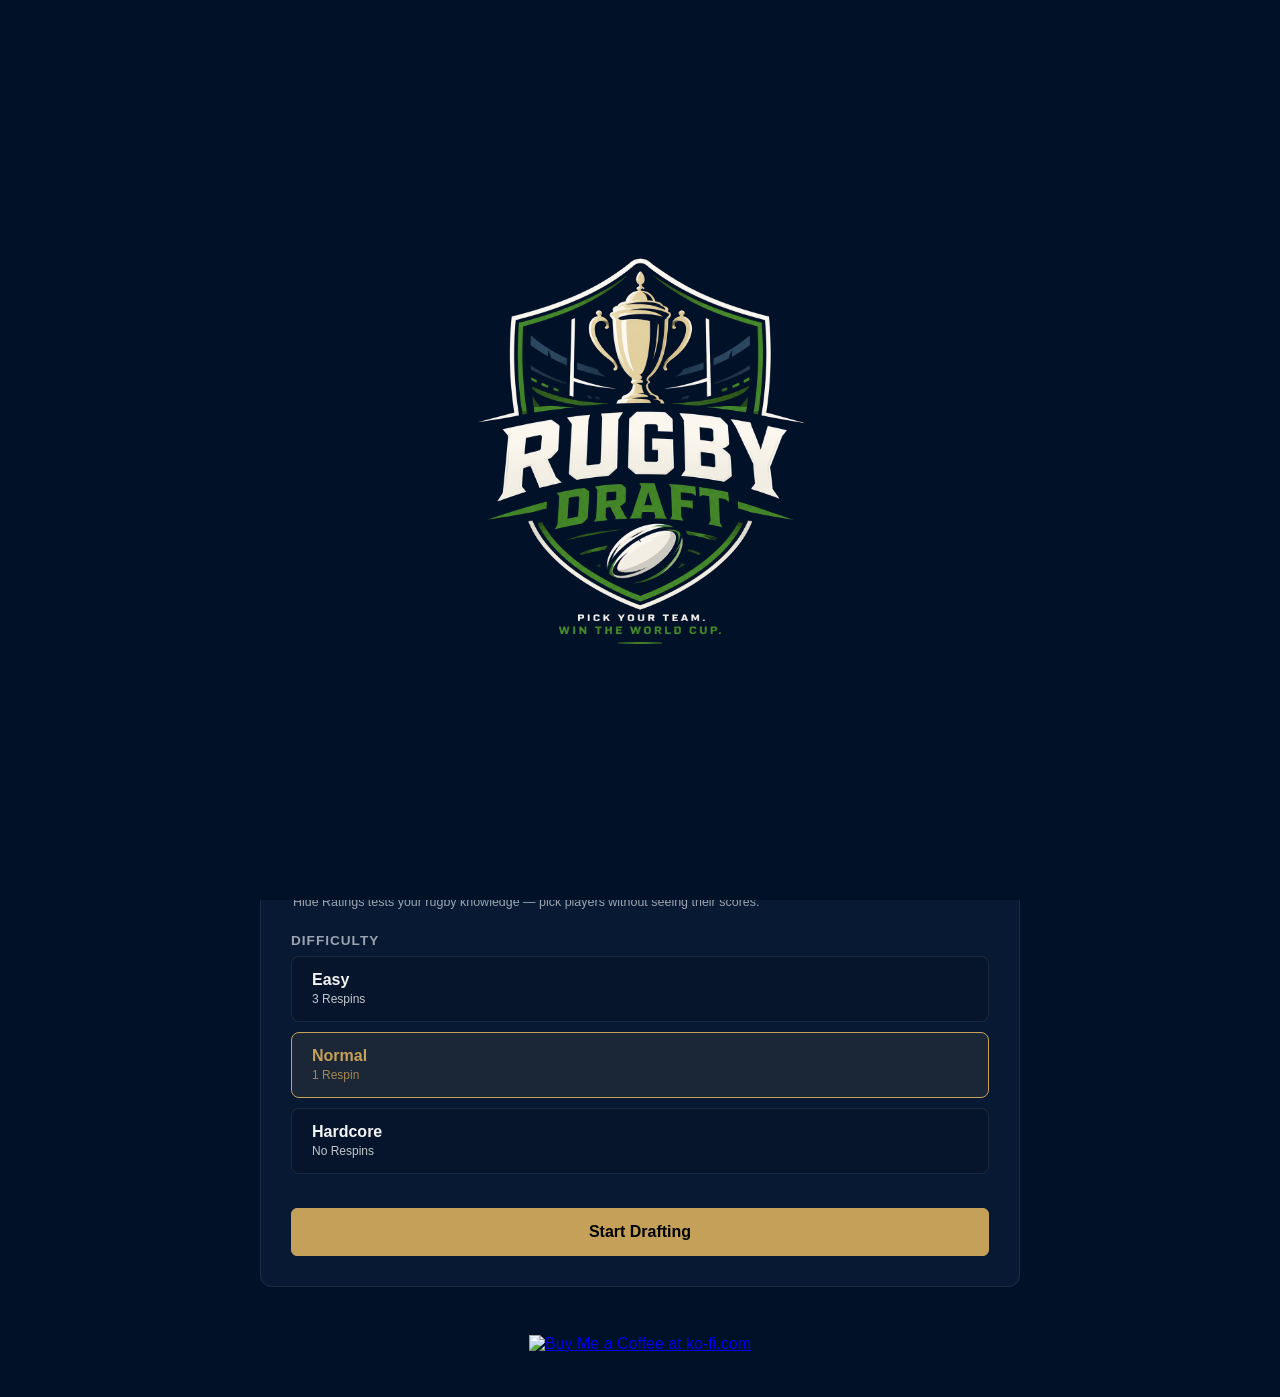
==== index.html @ acfff73a "Add files via upload" ====
<!DOCTYPE html>
<html lang="en">
<head>
    <!-- Google Tag Manager -->
        <script>(function(w,d,s,l,i){w[l]=w[l]||[];w[l].push({'gtm.start':
        new Date().getTime(),event:'gtm.js'});var f=d.getElementsByTagName(s)[0],
        j=d.createElement(s),dl=l!='dataLayer'?'&l='+l:'';j.async=true;j.src=
        'https://www.googletagmanager.com/gtm.js?id='+i+dl;f.parentNode.insertBefore(j,f);
        })(window,document,'script','dataLayer','GTM-KBVM69FK');</script>
        <!-- End Google Tag Manager -->
            <meta charset="UTF-8">
            <meta name="viewport" content="width=device-width, initial-scale=1.0, viewport-fit=cover">
            <meta name="description" content="Build your ultimate XV from every Rugby World Cup squad in history. Draft players across 10 tournaments, then simulate any World Cup you choose.">
            <title>Rugby XV Draft</title>
            <link rel="stylesheet" href="style.css">
<link rel="icon" type="image/x-icon" href="assets/favicon.ico">
<link rel="icon" type="image/png" sizes="32x32" href="assets/favicon-32.png">
<link rel="icon" type="image/png" sizes="16x16" href="assets/favicon-16.png">
<link rel="apple-touch-icon" sizes="180x180" href="assets/favicon-180.png">
</head>
<body>
    <div id="loading-screen">
        <img src="assets/logo-dark.png" alt="Rugby Draft" class="loading-logo loading-logo-dark">
        <img src="assets/logo-light.png" alt="Rugby Draft" class="loading-logo loading-logo-light">
    </div>
    <script>
        // Runs immediately as the browser reaches this point in the markup,
        // before anything else on the page loads — so a repeat visit within
        // the same session (Play Again / Abandon Campaign) never shows even
        // a brief flash of the loading screen. The main dismiss-with-fade
        // logic for genuinely fresh visits lives in app.js.
        (function () {
            try {
                if (sessionStorage.getItem("hasPlayedBefore") === "1") {
                    document.getElementById("loading-screen").remove();
                }
            } catch (e) {}
        })();
    </script>
    <div id="tip-overlay" class="hidden">
        <div id="tip-card">
            <button id="tip-close-btn" aria-label="Close">&times;</button>
            <div id="tip-icon"></div>
            <div id="tip-title"></div>
            <div id="tip-body"></div>
            <label id="tip-dontshow-label">
                <input type="checkbox" id="tip-dontshow-checkbox">
                Don't show these tips again
            </label>
            <button id="tip-gotit-btn" class="btn-primary">Got it</button>
        </div>
    </div>
    <!-- Google Tag Manager (noscript) -->
<noscript><iframe src="https://www.googletagmanager.com/ns.html?id=GTM-KBVM69FK"
height="0" width="0" style="display:none;visibility:hidden"></iframe></noscript>
<!-- End Google Tag Manager (noscript) -->
    <header>
        <div class="site-logo">
            <img src="assets/logo-dark.png" alt="Rugby Draft" class="logo-img logo-dark">
            <img src="assets/logo-light.png" alt="Rugby Draft" class="logo-img logo-light">
        </div>
        <div class="header-centre">
            <h1 class="site-title">RUGBY XV DRAFT</h1>
                <div id="tournament-title" class="tournament-title-banner"></div>
        </div>
        <div class="utility-controls">
            <button id="theme-toggle">Light Mode</button>
            <button id="header-reset-btn" class="abort-reset-btn">Reset App</button>
        </div>
    </header>
    <main>
        <!-- SCREEN 1: SETUP -->
        <div id="setup-card" class="card-container">

            <div class="explainer-box">
                <div class="explainer-lead">Build the ultimate rugby team from history then take them to the World Cup.</div>
                <div class="explainer-body">Each turn, a random nation and year is spun — from the 1987 World Cup to 2023. Pick one player from that squad and place them on your pitch. Build a full XV across 15 spins, choosing wisely each time.</div>
                <div class="explainer-body">Your XV replaces a real team in the bracket of whichever World Cup you choose to play. Once your squad is complete, simulate the tournament and see how far they go.</div>
                <div class="explainer-rules">
                    <div class="explainer-rule">5,700+ players across all 10 World Cups</div>
                    <div class="explainer-rule">Players can be placed out of position, but with a rating penalty</div>
                    <div class="explainer-rule">Use respins to reject a squad and draw another</div>
                    <div class="explainer-rule">Career Peak mode rates players at their all-time best</div>
                </div>
            </div>

            <div class="control-group">
                <label>Which World Cup?</label>
                <select id="tournament-year-select" class="team-select">
                    <option value="2023">2023 — France</option>
                    <option value="2019">2019 — Japan</option>
                    <option value="2015">2015 — England</option>
                    <option value="2011">2011 — New Zealand</option>
                    <option value="2007">2007 — France</option>
                    <option value="2003">2003 — Australia</option>
                    <option value="1999">1999 — Wales</option>
                    <option value="1995">1995 — South Africa</option>
                    <option value="1991">1991 — England/France/Ireland/Scotland/Wales</option>
                </select>
                <p class="control-hint">Choose which Rugby World Cup your Hybrid XV will compete in. The pool draw and bracket match what actually happened that year.</p>
            </div>

            <div class="control-group">
                <label>Replace Which Team</label>
                <select id="team-select" class="team-select"></select>
                <p class="control-hint" id="team-select-hint">Your XV takes this team's place in the World Cup bracket.</p>
            </div>

            <div class="control-group">
                <label>Rating Mode</label>
                <div id="variant-slider-track" class="slider-track">
                    <div id="variant-handle" class="slider-handle"></div>
                    <div class="slider-options">
                        <div id="variant-comp" class="slider-opt active">Tournament Rating</div>
                        <div id="variant-career" class="slider-opt">Career Peak</div>
                    </div>
                </div>
                <p class="control-hint" id="variant-hint">Players are rated as they were at that year's World Cup.</p>
            </div>

            <div class="control-group">
                <label>Rating Visibility</label>
                <div id="rating-slider-track" class="slider-track">
                    <div id="rating-handle" class="slider-handle"></div>
                    <div class="slider-options">
                        <div id="lbl-reveal" class="slider-opt active">Show Ratings</div>
                        <div id="lbl-knowledge" class="slider-opt">Hide Ratings</div>
                    </div>
                </div>
                <p class="control-hint">Hide Ratings tests your rugby knowledge — pick players without seeing their scores.</p>
            </div>

            <div class="control-group">
                <label>Difficulty</label>
                <div class="radio-options">
                    <div class="radio-box">
                        <input type="radio" name="difficulty" value="easy" id="diff-easy">
                        <label for="diff-easy" class="radio-label">Easy<br><span style="font-size:0.75rem;font-weight:normal;opacity:0.8;">3 Respins</span></label>
                    </div>
                    <div class="radio-box">
                        <input type="radio" name="difficulty" value="normal" id="diff-normal" checked>
                        <label for="diff-normal" class="radio-label">Normal<br><span style="font-size:0.75rem;font-weight:normal;opacity:0.8;">1 Respin</span></label>
                    </div>
                    <div class="radio-box">
                        <input type="radio" name="difficulty" value="hard" id="diff-hard">
                        <label for="diff-hard" class="radio-label">Hardcore<br><span style="font-size:0.75rem;font-weight:normal;opacity:0.8;">No Respins</span></label>
                    </div>
                </div>
            </div>

            <button id="start-game-btn" class="btn-primary btn-full">Start Drafting</button>
        </div>

        <!-- SCREEN 2: DRAFT DASHBOARD -->
        <div id="draft-dashboard" class="dashboard-grid hidden">
            <div class="left-panel">
                <div class="panel-card panel-card-compact">
                    <div class="stats-row">
                        <div class="stat-box"><div id="avg-global-ovr" class="stat-val">--</div><div class="stat-lbl">Global OVR</div></div>
                        <div class="stat-box"><div id="avg-forward-ovr" class="stat-val">--</div><div class="stat-lbl">Forwards</div></div>
                        <div class="stat-box"><div id="avg-back-ovr" class="stat-val">--</div><div class="stat-lbl">Backs</div></div>
                    </div>
                </div>
                <div class="panel-card panel-card-compact" id="spin-action-card">
                    <div class="action-cluster">
                        <button id="spin-btn" class="btn-primary">Spin Team</button>
                        <button id="respin-btn" class="disabled" disabled>Respin (<span id="respin-count">1</span>)</button>
                    </div>
                    <div class="status-feed-box">
                        <div id="flag-indicator" class="flag-wrapper"></div>
                        <div id="status-text">Click "Spin Team" to draw a squad from World Cup history and select a plyer for your team.</div>
                    </div>
                </div>
                <div class="panel-card roster-panel">
                    <div class="roster-scroll-boundary" id="roster-container"></div>
                </div>
            </div>

            <div class="panel-card pitch-card">
                <div class="rugby-pitch-canvas">
                    <div class="pitch-line-marking line-dead-top"></div>
                    <div class="pitch-line-marking line-10m-top"></div>
                    <div class="pitch-line-marking line-22m-top"></div>
                    <div class="pitch-line-marking line-halfway"></div>
                    <div class="pitch-line-marking line-22m-bottom"></div>
                    <div class="pitch-line-marking line-10m-bottom"></div>
                    <div class="pitch-line-marking line-dead-base"></div>
                    <div class="pitch-row-tier">
                        <div class="pitch-circle" data-pos="Loosehead Prop" data-num="1" data-label="PROP"></div>
                        <div class="pitch-circle" data-pos="Hooker" data-num="2" data-label="HOOKER"></div>
                        <div class="pitch-circle" data-pos="Tighthead Prop" data-num="3" data-label="PROP"></div>
                    </div>
                    <div class="pitch-row-tier">
                        <div class="pitch-circle" data-pos="Lock 4" data-num="4" data-label="LOCK"></div>
                        <div class="pitch-circle" data-pos="Lock 5" data-num="5" data-label="LOCK"></div>
                    </div>
                    <div class="pitch-row-tier">
                        <div class="pitch-circle" data-pos="Blindside Flanker" data-num="6" data-label="FLANKER"></div>
                        <div class="pitch-circle" data-pos="Number 8" data-num="8" data-label="NUMBER 8"></div>
                        <div class="pitch-circle" data-pos="Openside Flanker" data-num="7" data-label="FLANKER"></div>
                    </div>
                    <div class="pitch-row-tier">
                        <div class="pitch-circle" data-pos="Scrum-half" data-num="9" data-label="SCRUM-HALF"></div>
                        <div class="pitch-circle" data-pos="Fly-half" data-num="10" data-label="FLY-HALF"></div>
                    </div>
                    <div class="pitch-row-tier">
                        <div class="pitch-circle" data-pos="Left Wing" data-num="11" data-label="WING"></div>
                        <div class="pitch-circle" data-pos="Inside Centre" data-num="12" data-label="CENTRE"></div>
                        <div class="pitch-circle" data-pos="Outside Centre" data-num="13" data-label="CENTRE"></div>
                        <div class="pitch-circle" data-pos="Right Wing" data-num="14" data-label="WING"></div>
                    </div>
                    <div class="pitch-row-tier">
                        <div class="pitch-circle" data-pos="Fullback" data-num="15" data-label="FULLBACK"></div>
                    </div>
                </div>
            </div>
        </div>

        <!-- SCREEN 3: SIMULATION -->
        <div id="sim-dashboard" class="sim-layout-container hidden">
            <div id="sim-left-column">
                <div class="panel-card" id="manifest-team-box"></div>
                <div id="pre-kickoff-summary" class="prekick-box"></div>
            </div>
            <div class="panel-card" id="sim-processor-card">
                <div class="sim-speed-row">
                    <span class="sim-speed-label">Simulation Speed</span>
                    <div id="speed-slider-track" class="speed-slider-track" data-value="medium">
                        <div class="speed-slider-rail"></div>
                        <div class="speed-slider-stop" data-pos="slow"></div>
                        <div class="speed-slider-stop" data-pos="medium"></div>
                        <div class="speed-slider-stop" data-pos="fast"></div>
                        <div id="speed-slider-handle" class="speed-slider-handle" tabindex="0" role="slider"
                             aria-label="Simulation speed" aria-valuemin="0" aria-valuemax="2" aria-valuenow="1"></div>
                        <div class="speed-slider-labels">
                            <span class="speed-slider-label">Slow</span>
                            <span class="speed-slider-label">Medium</span>
                            <span class="speed-slider-label">Fast</span>
                        </div>
                    </div>
                </div>
                <div class="terminal-window-shell">
                    <div class="terminal-header-bar">
                        <div class="terminal-title">Match Simulation Processor</div>
                        <button id="run-sim-btn" class="btn-primary">Kick Off Tournament</button>
                    </div>
                    <div id="sim-results" class="terminal-logs-viewport">Ready to begin simulation...</div>
                </div>
                <button id="restart-btn" class="btn-primary hidden">Play Again</button>
            </div>
        </div>
    </main>
<div id="kofi-wrap" style="text-align: center;">
    <a href="https://ko-fi.com/U1R321MVNC" target="_blank">
        <img
            src="https://storage.ko-fi.com/cdn/kofi2.png?v=6"
            alt="Buy Me a Coffee at ko-fi.com"
            height="36"
            style="border:0; height:36px;"
        >
    </a>
</div>
<button id="floating-spin-btn" class="hidden">Spin Team</button>
<div id="page-share-wrap">
    <button id="page-share-btn" aria-label="Share this page" title="Share this page">
        <svg viewBox="0 0 24 24" width="16" height="16" fill="none" stroke="currentColor" stroke-width="2" stroke-linecap="round" stroke-linejoin="round"><circle cx="18" cy="5" r="3"></circle><circle cx="6" cy="12" r="3"></circle><circle cx="18" cy="19" r="3"></circle><line x1="8.59" y1="13.51" x2="15.42" y2="17.49"></line><line x1="15.41" y1="6.51" x2="8.59" y2="10.49"></line></svg>
        <span class="share-label">Share</span>
    </button>
    <div id="page-share-menu" class="page-share-menu hidden">
        <button data-share="email">Email</button>
        <button data-share="sms">Text Message</button>
        <button data-share="whatsapp">WhatsApp</button>
        <button data-share="instagram">Instagram</button>
        <button data-share="copy">Copy Link</button>
    </div>
</div>
<div id="version-footer">v1.2606291447</div>
    <script src="data.js"></script>
    <script src="app.js"></script>
</body>
 
</html>
---- style.css ----
/* ============================================================
   RUGBY XV DRAFT — STYLESHEET
   ============================================================ */

/* Global tokens */
:root {
    --bg-main: #011128;
    --bg-card: #081933;
    --border-color: rgba(255, 255, 255, 0.08);
    --text-main: #f3f4f6;
    --text-muted: #9ca3af;
    --brand-gold: #c5a059;
    --brand-gold-hover: #e0b86d;
    --pitch-green: #1b4329;
    --pitch-lines: rgba(255, 255, 255, 0.25);
    --terminal-bg: #030c1f;
    --terminal-text: #e5e7eb;
}

.light-theme {
    --bg-main: #ffffff;
    --bg-card: #ffffff;
    --border-color: rgba(0, 0, 0, 0.1);
    --text-main: #1f2937;
    --text-muted: #6b7280;
    --brand-gold: #b0873a;
    --brand-gold-hover: #946f2f;
    --pitch-green: #27633d;
    --pitch-lines: rgba(255, 255, 255, 0.4);
    --terminal-bg: #eef0f3;
    --terminal-text: #1f2937;
}

* { box-sizing: border-box; margin: 0; padding: 0; font-family: -apple-system, BlinkMacSystemFont, sans-serif; }

body {
    background-color: var(--bg-main);
    color: var(--text-main);
    transition: background-color 0.3s ease, color 0.3s ease;
    padding: 20px;
    min-height: 100vh;
}

.hidden { display: none !important; }

/* Initial loading screen: large centred logo, fades out once the app
   is ready, then removed from the layout entirely. */
#loading-screen {
    position: fixed;
    top: 0; left: 0; right: 0; bottom: 0;
    z-index: 9999;
    display: flex;
    align-items: center;
    justify-content: center;
    background-color: var(--bg-main);
    transition: opacity 0.4s ease;
}
#loading-screen.loading-fade-out {
    opacity: 0;
    pointer-events: none;
}
.loading-logo {
    width: min(70vw, 420px);
    height: auto;
    animation: loading-pulse 1.6s ease-in-out infinite;
}
.loading-logo-light { display: none; }
.light-theme .loading-logo-dark { display: none; }
.light-theme .loading-logo-light { display: block; }
@keyframes loading-pulse {
    0%, 100% { opacity: 1; transform: scale(1); }
    50% { opacity: 0.85; transform: scale(0.97); }
}

/* Onboarding tip popups: a small set of dismissible, one-time-by-default
   instructional cards shown at points in the flow that genuinely aren't
   self-explanatory (e.g. the spin-then-place-then-repeat draft mechanic).
   Never blocks return visitors who already know the app — see the
   "Don't show these tips again" checkbox, persisted via localStorage. */
#tip-overlay {
    position: fixed;
    top: 0; left: 0; right: 0; bottom: 0;
    background: rgba(0,0,0,0.55);
    z-index: 500;
    display: flex;
    align-items: center;
    justify-content: center;
    padding: 20px;
}
#tip-card {
    position: relative;
    max-width: 420px;
    width: 100%;
    background: var(--bg-card);
    border: 1px solid var(--border-color);
    border-radius: 14px;
    padding: 28px 26px 22px;
    box-shadow: 0 12px 40px rgba(0,0,0,0.4);
    text-align: center;
}
#tip-close-btn {
    position: absolute;
    top: 10px; right: 12px;
    background: none;
    border: none;
    font-size: 1.4rem;
    line-height: 1;
    color: var(--text-muted);
    cursor: pointer;
    padding: 4px 8px;
}
#tip-close-btn:hover { color: var(--text-main); }
#tip-icon { font-size: 2.2rem; margin-bottom: 10px; }
#tip-title {
    font-family: Georgia, serif;
    font-weight: 700;
    font-size: 1.15rem;
    color: var(--brand-gold);
    margin-bottom: 10px;
}
#tip-body {
    font-size: 0.9rem;
    color: var(--text-main);
    line-height: 1.55;
    margin-bottom: 18px;
    text-align: left;
}
#tip-body strong { color: var(--brand-gold); }
#tip-dontshow-label {
    display: flex;
    align-items: center;
    justify-content: center;
    gap: 8px;
    font-size: 0.78rem;
    color: var(--text-muted);
    margin-bottom: 16px;
    cursor: pointer;
    user-select: none;
}
#tip-dontshow-label input { cursor: pointer; }
#tip-gotit-btn { width: 100%; padding: 11px; }

#version-footer {
    position: fixed;
    bottom: calc(6px + env(safe-area-inset-bottom));
    left: 10px;
    font-size: 0.6rem;
    color: #888888;
    z-index: 10;
    pointer-events: none;
    user-select: none;
}

/* Floating "Spin Team" button — mobile only, appears once a player has
   been placed, so the user doesn't need to scroll back up to spin again. */
#floating-spin-btn {
    display: none;
    position: fixed;
    bottom: calc(32px + env(safe-area-inset-bottom));
    left: 50%;
    transform: translateX(-50%);
    z-index: 30;
    background: var(--brand-gold);
    color: #000;
    font-weight: 700;
    font-size: 0.95rem;
    padding: 14px 32px;
    border: none;
    border-radius: 30px;
    box-shadow: 0 4px 16px rgba(0,0,0,0.4);
    cursor: pointer;
}
#floating-spin-btn:active { background: var(--brand-gold-hover); }
@media (max-width: 1024px) {
    #floating-spin-btn:not(.hidden) { display: block; }
}

#kofi-wrap {
    margin-top: 48px;
    margin-bottom: 24px;
}
@media (max-width: 1024px) {
    #kofi-wrap {
        margin-top: 64px;
        /* Extra bottom clearance so it doesn't sit right under the
           floating spin button (which is itself ~70px tall with its
           fixed bottom offset) when both are visible at once. */
        margin-bottom: 90px;
    }
}

#page-share-wrap {
    position: fixed;
    bottom: calc(10px + env(safe-area-inset-bottom));
    right: 12px;
    z-index: 20;
}
#page-share-btn {
    display: flex;
    align-items: center;
    gap: 6px;
    background: var(--bg-card);
    border: 1px solid var(--border-color);
    color: var(--text-muted);
    font-size: 0.78rem;
    font-weight: 600;
    padding: 7px 12px;
    border-radius: 20px;
    cursor: pointer;
    box-shadow: 0 2px 8px rgba(0,0,0,0.25);
    transition: color 0.15s, border-color 0.15s;
}
#page-share-btn:hover { color: var(--brand-gold); border-color: var(--brand-gold); }
.page-share-menu {
    position: absolute;
    bottom: calc(100% + 8px);
    right: 0;
    background: var(--bg-card);
    border: 1px solid var(--border-color);
    border-radius: 10px;
    box-shadow: 0 4px 16px rgba(0,0,0,0.35);
    padding: 6px;
    display: flex;
    flex-direction: column;
    min-width: 160px;
}
.page-share-menu button {
    background: none;
    border: none;
    text-align: left;
    padding: 9px 12px;
    font-size: 0.85rem;
    color: var(--text-main);
    border-radius: 6px;
    cursor: pointer;
}
.page-share-menu button:hover { background: rgba(197,160,89,0.12); color: var(--brand-gold); }
@media (max-width: 600px) {
    #page-share-wrap { bottom: 8px; right: 8px; }
    #page-share-btn span.share-label { display: none; }
}

/* ── Header ── */
header {
    display: flex;
    justify-content: space-between;
    align-items: center;
    max-width: 1400px;
    margin: 0 auto 20px auto;
    padding-bottom: 15px;
    border-bottom: 1px solid var(--border-color);
}
.utility-controls { display: flex; gap: 10px; }

/* Site logo: two images stacked, only one shown depending on theme */
.site-logo { display: flex; align-items: center; height: 100px; }
.logo-img { height: 100px; width: auto; display: block; }
.logo-img.logo-light { display: none; }
.light-theme .logo-img.logo-dark { display: none; }
.light-theme .logo-img.logo-light { display: block; }
@media (max-width: 600px) {
    .site-logo, .logo-img { height: 64px; }
}

/* ── Buttons ── */
button, .btn {
    background: var(--bg-card);
    color: var(--text-main);
    border: 1px solid var(--border-color);
    padding: 8px 16px;
    border-radius: 6px;
    cursor: pointer;
    font-weight: 600;
    font-size: 0.9rem;
    transition: all 0.2s ease;
}
button:hover:not(:disabled) { border-color: var(--brand-gold); color: var(--brand-gold); }
button:disabled, button.disabled { opacity: 0.4; cursor: not-allowed; pointer-events: none; }

.btn-primary { background: var(--brand-gold); color: #000; border: 1px solid var(--brand-gold); }
.btn-primary:hover:not(:disabled) { background: var(--brand-gold-hover); border-color: var(--brand-gold-hover); color: #000; }

.btn-full { width: 100%; padding: 14px; margin-top: 10px; font-size: 1rem; }

/* Play Again + Share/Download buttons after a run ends — side by side on
   desktop with Play Again on the left, stacked full-width on mobile. */
.result-actions-row {
    display: flex;
    flex-direction: row;
    gap: 10px;
    margin-top: 15px;
}
.result-action-btn,
.share-team-btn {
    flex: 1 1 0;
    padding: 14px;
    font-size: 1rem;
    margin-top: 0;
    width: auto;
    white-space: nowrap;
    overflow: hidden;
    text-overflow: ellipsis;
    line-height: 1.2;
}
@media (max-width: 600px) {
    .result-actions-row { flex-direction: column; }
    .result-action-btn,
    .share-team-btn { flex: 1 1 auto; width: 100%; font-size: 0.92rem; }
}

/* ── Setup card ── */
.card-container {
    max-width: 760px;
    margin: 40px auto;
    background: var(--bg-card);
    border: 1px solid var(--border-color);
    border-radius: 12px;
    padding: 30px;
}
.setup-title { margin-bottom: 16px; }
.setup-title h2 { font-size: 1.4rem; }

/* ── Explainer box ── */
.explainer-box {
    background: rgba(197,160,89,0.08);
    border: 1px solid rgba(197,160,89,0.3);
    border-radius: 8px;
    padding: 16px 18px;
    margin-bottom: 24px;
}
.explainer-lead {
    font-size: 0.93rem;
    font-weight: 700;
    color: var(--brand-gold);
    margin-bottom: 10px;
    line-height: 1.4;
}
.explainer-body {
    font-size: 0.81rem;
    color: var(--text-muted);
    line-height: 1.55;
    margin-bottom: 8px;
}
.explainer-rules {
    margin-top: 10px;
    display: flex;
    flex-direction: column;
    gap: 5px;
}
.explainer-rule {
    font-size: 0.8rem;
    color: var(--text-muted);
    padding-left: 16px;
    position: relative;
    line-height: 1.4;
}
.explainer-rule::before {
    content: "→";
    position: absolute;
    left: 0;
    color: var(--brand-gold);
}

.control-group { margin-bottom: 24px; }
.control-group > label {
    display: block;
    font-size: 0.85rem;
    text-transform: uppercase;
    letter-spacing: 1px;
    margin-bottom: 8px;
    color: var(--text-muted);
    font-weight: 700;
}
.control-hint {
    font-size: 0.78rem;
    color: var(--text-muted);
    margin-top: 7px;
    padding-left: 2px;
}

/* Team selector */
.team-select {
    width: 100%;
    padding: 11px 14px;
    background: var(--bg-main);
    color: var(--text-main);
    border: 1px solid var(--border-color);
    border-radius: 8px;
    font-size: 0.95rem;
    font-weight: 600;
    cursor: pointer;
    appearance: none;
    background-image: url("data:image/svg+xml,%3Csvg xmlns='http://www.w3.org/2000/svg' width='12' height='8' viewBox='0 0 12 8'%3E%3Cpath fill='%239ca3af' d='M1 1l5 5 5-5'/%3E%3C/svg%3E");
    background-repeat: no-repeat;
    background-position: right 12px center;
}
.team-select:focus { outline: none; border-color: var(--brand-gold); }

/* Slider toggles */
.slider-track {
    width: 100%;
    height: 42px;
    background: rgba(0,0,0,0.2);
    border: 1px solid var(--border-color);
    border-radius: 21px;
    position: relative;
    cursor: pointer;
    display: flex;
    align-items: center;
    padding: 2px;
}
.slider-handle {
    position: absolute;
    width: calc(50% - 4px);
    height: 36px;
    background: var(--brand-gold);
    border-radius: 18px;
    left: 2px;
    transition: transform 0.25s cubic-bezier(0.4,0,0.2,1);
    z-index: 1;
}
.slider-track.right-state .slider-handle { transform: translateX(100%); }
.slider-options {
    position: absolute;
    width: 100%; height: 100%;
    left: 0; top: 0;
    display: flex;
    z-index: 2;
    pointer-events: none;
}
.slider-opt {
    flex: 1;
    text-align: center;
    line-height: 42px;
    font-size: 0.9rem;
    font-weight: 700;
    color: var(--text-muted);
}
.slider-opt.active { color: #000; }

/* Radio buttons */
.radio-options { display: flex; flex-direction: column; gap: 10px; }
.radio-box { position: relative; width: 100%; }
.radio-box input { position: absolute; opacity: 0; width: 100%; height: 100%; cursor: pointer; }
.radio-label {
    display: block;
    text-align: left;
    padding: 14px 20px;
    background: rgba(0,0,0,0.15);
    border: 1px solid var(--border-color);
    border-radius: 8px;
    font-weight: 600;
    cursor: pointer;
}
.radio-box input:checked + .radio-label {
    border-color: var(--brand-gold);
    background: rgba(197,160,89,0.1);
    color: var(--brand-gold);
}

/* Pre-kickoff team summary: horizontal row, scores in gold circles */
#sim-left-column {
    grid-column: 1;
    display: flex;
    flex-direction: column;
    gap: 18px;
    min-width: 0;
}
.prekick-box {
    margin-bottom: 0;
}
#sim-processor-card {
    grid-column: 2;
    height: 700px;
    display: flex;
    flex-direction: column;
    min-height: 0; min-width: 0;
}
.prekick-header {
    font-family: Georgia, serif;
    font-weight: 700;
    color: var(--text-main);
    font-size: 1.05rem;
    margin-bottom: 12px;
}
.prekick-stats {
    display: flex;
    justify-content: space-between;
    gap: 12px;
}
.prekick-stat {
    flex: 1 1 0;
    display: flex;
    flex-direction: column;
    align-items: center;
    gap: 8px;
}
.prekick-val {
    width: 64px;
    height: 64px;
    border-radius: 50%;
    background: var(--brand-gold);
    color: #000;
    display: flex;
    align-items: center;
    justify-content: center;
    font-size: 1.5rem;
    font-weight: 800;
    box-shadow: 0 2px 6px rgba(0,0,0,0.35);
}
.prekick-lbl {
    font-size: 0.75rem;
    color: var(--text-muted);
    text-align: center;
    text-transform: uppercase;
    letter-spacing: 0.03em;
}
@media (max-width: 600px) {
    .prekick-val { width: 52px; height: 52px; font-size: 1.25rem; }
    .prekick-lbl { font-size: 0.65rem; }
}

/* Speed selector row on the sim dashboard */
.sim-speed-row {
    display: flex;
    align-items: center;
    gap: 14px;
    margin-bottom: 18px;
    flex-wrap: wrap;
}
.sim-speed-label {
    font-size: 0.82rem;
    font-weight: 600;
    color: var(--text-muted);
    white-space: nowrap;
}

/* Draggable 3-position speed slider */
.speed-slider-track {
    position: relative;
    flex: 1 1 auto;
    min-width: 180px;
    max-width: 320px;
    height: 56px;
    margin-top: 4px;
    cursor: pointer;
    user-select: none;
}
.speed-slider-rail {
    position: absolute;
    top: 18px;
    left: 14px;
    right: 14px;
    height: 6px;
    background: rgba(0,0,0,0.25);
    border: 1px solid var(--border-color);
    border-radius: 3px;
}
.speed-slider-stop {
    position: absolute;
    top: 16px;
    width: 10px;
    height: 10px;
    background: rgba(255,255,255,0.15);
    border-radius: 50%;
    transform: translateX(-50%);
}
.speed-slider-stop[data-pos="slow"]   { left: 14px; }
.speed-slider-stop[data-pos="medium"] { left: 50%; }
.speed-slider-stop[data-pos="fast"]   { left: calc(100% - 14px); }

.speed-slider-handle {
    position: absolute;
    top: 7px;
    left: 14px;
    width: 28px;
    height: 28px;
    background: var(--brand-gold);
    border: 2px solid #000;
    border-radius: 50%;
    transform: translateX(-50%);
    transition: left 0.18s cubic-bezier(0.4,0,0.2,1), background 0.2s, opacity 0.2s;
    box-shadow: 0 1px 4px rgba(0,0,0,0.4);
    cursor: grab;
    z-index: 2;
}
.speed-slider-handle:active { cursor: grabbing; }
.speed-slider-handle:focus { outline: 2px solid var(--brand-gold); outline-offset: 2px; }

.speed-slider-labels {
    position: absolute;
    top: 40px;
    left: 0;
    right: 0;
    display: flex;
    justify-content: space-between;
    pointer-events: none;
}
.speed-slider-label {
    font-size: 0.7rem;
    color: var(--text-muted);
    font-weight: 600;
}
.speed-slider-track[data-value="medium"] .speed-slider-label:nth-child(2),
.speed-slider-track[data-value="slow"] .speed-slider-label:nth-child(1),
.speed-slider-track[data-value="fast"] .speed-slider-label:nth-child(3) {
    color: var(--brand-gold);
}

/* Greyed-out / disabled state once the tournament starts */
.speed-slider-track.disabled {
    cursor: not-allowed;
    opacity: 0.45;
}
.speed-slider-track.disabled .speed-slider-handle {
    cursor: not-allowed;
    background: var(--text-muted);
    border-color: rgba(0,0,0,0.4);
}

@media (max-width: 600px) {
    .sim-speed-row { flex-direction: column; align-items: flex-start; gap: 6px; }
    .speed-slider-track { width: 100%; max-width: none; }
}

/* ── Draft dashboard layout ── */
.panel-card {
    background: var(--bg-card);
    border: 1px solid var(--border-color);
    border-radius: 10px;
    padding: 20px;
}
.panel-card-compact { padding: 12px 16px; }

/* Stats row */
.stats-row { display: grid; grid-template-columns: repeat(3,1fr); gap: 10px; text-align: center; }
.stat-box {
    background: rgba(0,0,0,0.15);
    padding: 10px 5px;
    border-radius: 6px;
    border: 1px solid var(--border-color);
}
.stat-val { font-size: 1.4rem; font-weight: 800; color: var(--brand-gold); }
.stat-lbl { font-size: 0.7rem; text-transform: uppercase; color: var(--text-muted); }

/* Action cluster */
.action-cluster { display: flex; gap: 10px; margin-bottom: 15px; }
.action-cluster button { flex: 1; padding: 12px; }

/* Status feed */
.status-feed-box {
    display: flex;
    align-items: center;
    gap: 10px;
    min-height: 52px;
    background: rgba(0,0,0,0.2);
    border-radius: 6px;
    padding: 10px 12px;
    font-size: 0.85rem;
    border-left: 3px solid var(--brand-gold);
}
.flag-wrapper { flex-shrink: 0; line-height: 1; }

/* ── Roster list ── */
.roster-scroll-boundary { overflow-y: auto; }
.roster-group { margin-bottom: 12px; }
.group-header {
    font-size: 0.72rem;
    font-weight: 800;
    text-transform: uppercase;
    color: var(--brand-gold);
    letter-spacing: 0.5px;
    margin-bottom: 5px;
    padding-bottom: 2px;
    border-bottom: 1px solid var(--border-color);
}
.player-row {
    display: grid;
    grid-template-columns: minmax(0, 1fr) auto 36px;
    align-items: center;
    gap: 6px;
    padding: 7px 8px;
    background: rgba(0,0,0,0.1);
    margin-bottom: 3px;
    border-radius: 4px;
    cursor: pointer;
    border: 1px solid transparent;
}
.player-row:hover:not(.claimed-lockout) { background: rgba(255,255,255,0.05); }
.player-row.selected { background: rgba(197,160,89,0.2) !important; border-color: var(--brand-gold); }
/* player-num removed */
.player-name { font-size: 0.85rem; font-weight: 600; min-width: 0; overflow-wrap: break-word; }
.player-pos-label { font-size: 0.68rem; color: var(--text-muted); white-space: nowrap; }
.player-rating { font-family: monospace; font-weight: 700; color: var(--brand-gold); font-size: 0.85rem; text-align: right; }

.claimed-lockout { opacity: 0.28; cursor: not-allowed; pointer-events: none; }

/* ── Pitch positional stagger ── */
/* Number 8: top aligns with midpoint of flankers (offset down by half circle height) */
.pitch-circle[data-num="8"]  { margin-top: calc(var(--circle-size, 68px) * 0.5); }

/* Fly-half: top aligns with midpoint of scrum-half */
.pitch-circle[data-num="10"] { margin-top: calc(var(--circle-size, 68px) * 0.5); }

/* Outside centre: top aligns with midpoint of inside centre */
.pitch-circle[data-num="13"] { margin-top: calc(var(--circle-size, 68px) * 0.5); }

/* Wingers: top aligns with midpoint of outside centre (so offset = 1.5x circle height from row top) */
.pitch-circle[data-num="11"],
.pitch-circle[data-num="14"] { margin-top: calc(var(--circle-size, 68px) * 1.5); }
.pitch-card { display: flex; justify-content: center; align-items: center; padding: 6px; }
.rugby-pitch-canvas {
    width: 100%;
    max-width: 720px;
    aspect-ratio: 1 / 1.35;
    background-color: var(--pitch-green);
    border: 1px solid #ffffff;
    border-radius: 12px;
    position: relative;
    display: flex;
    flex-direction: column;
    justify-content: space-between;
    padding: 5% 0;
    box-shadow: inset 0 0 40px rgba(0,0,0,0.4);
}
.pitch-line-marking { position: absolute; width: 100%; border-top: 2px dashed var(--pitch-lines); pointer-events: none; }
.line-dead-top   { top: 0;    border-top-style: solid; border-top-width: 4px; }
.line-10m-top    { top: 22%; }
.line-22m-top    { top: 36%; }
.line-halfway    { top: 50%;  border-top-style: solid; border-top-width: 3px; }
.line-22m-bottom { bottom: 36%; }
.line-10m-bottom { bottom: 22%; }
.line-dead-base  { bottom: 0;   border-top-style: solid; border-top-width: 4px; }

.pitch-row-tier { display: flex; justify-content: center; align-items: flex-start; width: 100%; z-index: 5; gap: 4%; }

.pitch-circle {
    --circle-size: 68px;
    width: var(--circle-size); height: var(--circle-size);
    border-radius: 50% !important;
    background: rgba(0,0,0,0.75);
    border: 2px dashed rgba(255,255,255,0.5);
    display: flex; flex-direction: column;
    justify-content: center; align-items: center;
    cursor: pointer;
    position: relative;
    box-shadow: 0 4px 6px rgba(0,0,0,0.3);
    transition: all 0.15s ease;
    padding: 4px;
}
.pitch-circle::before {
    content: attr(data-num);
    font-size: 1rem; font-weight: 800;
    color: rgba(255,255,255,0.6);
}
.pitch-circle::after {
    content: attr(data-label);
    font-size: 0.44rem; font-weight: 700;
    color: rgba(255,255,255,0.9);
    text-align: center; line-height: 1.1;
    width: 95%; display: block;
}
.pitch-circle.highlight-eligible {
    border-color: var(--brand-gold); border-style: solid;
    background: rgba(197,160,89,0.35);
    transform: scale(1.1);
    box-shadow: 0 0 12px var(--brand-gold);
    cursor: pointer;
}
.pitch-circle.highlight-forbidden {
    opacity: 0.25;
    cursor: not-allowed;
    pointer-events: none;
}
/* ── OOP tooltip ── */
.oop-tooltip {
    position: fixed;
    background: #1a1a1a;
    color: #f87171;
    border: 1px solid rgba(248,113,113,0.5);
    border-radius: 5px;
    padding: 5px 10px;
    font-size: 0.78rem;
    font-weight: 600;
    white-space: nowrap;
    pointer-events: none;
    z-index: 9999;
    box-shadow: 0 2px 8px rgba(0,0,0,0.6);
}
/* ── OOP warning icon ── */
.oop-icon {
    cursor: pointer;
    font-size: 0.65rem;
    margin-left: 2px;
    vertical-align: super;
    color: #f59e0b;
    user-select: none;
}
.oop-icon:hover { color: #fbbf24; }
.pitch-circle.occupied {
    background: #111317;
    border: 2px solid var(--brand-gold); border-style: solid;
    cursor: pointer;
    border-radius: 50% !important;
}
.pitch-circle.occupied::before,
.pitch-circle.occupied::after { display: none; }
/* Unlocked occupied nodes pulse subtly to show they're clickable to unselect */
.pitch-circle.occupied:not([data-locked]):hover {
    border-color: #ef4444;
    box-shadow: 0 0 10px rgba(239,68,68,0.4);
}

.circle-num  { font-size: 1.1rem; font-weight: 800; color: var(--brand-gold); font-family: monospace; }
.circle-name {
    font-size: 0.52rem; font-weight: 700;
    text-align: center;
    display: -webkit-box;
    -webkit-line-clamp: 2;
    -webkit-box-orient: vertical;
    overflow: hidden;
    width: 92%; color: #fff; margin-top: 1px;
    white-space: normal;
    line-height: 1.15;
    word-break: break-word;
}

/* ── Simulation screen ── */
.sim-layout-container {
    max-width: 1000px; margin: 20px auto;
    display: grid; grid-template-columns: 4fr 5fr; gap: 25px;
    align-items: start;
}
.tournament-title-banner {
    flex: 1;
    text-align: center;
    line-height: 1.2;
}
.tournament-title-banner:empty { display: none; }
.tournament-title-banner .tt-line1 {
    font-family: Georgia, serif;
    font-weight: 700;
    font-size: 1.6rem;
    color: var(--brand-gold);
    letter-spacing: 0.02em;
}
.tournament-title-banner .tt-line2 {
    font-size: 1.05rem;
    color: var(--text-muted);
    margin-top: 2px;
}
@media (max-width: 700px) {
    .tournament-title-banner { display: none; }
}
.terminal-window-shell {
    background: var(--terminal-bg);
    border: 1px solid var(--border-color);
    border-radius: 8px; padding: 15px;
    display: flex; flex-direction: column;
    flex: 1;
    min-height: 0; min-width: 0;
}
.terminal-header-bar {
    display: flex; justify-content: space-between; align-items: center;
    margin-bottom: 12px;
}
.terminal-title { font-size: 0.75rem; text-transform: uppercase; color: var(--text-muted); font-weight: 700; }
.terminal-logs-viewport {
    flex: 1; overflow-y: auto; overflow-x: hidden;
    min-height: 0; min-width: 0;
    font-family: monospace; font-size: 0.85rem;
    color: var(--terminal-text); line-height: 1.6;
    padding-right: 5px;
}
.sim-log-line {
    display: block; margin-bottom: 5px;
    white-space: pre-wrap; word-break: break-word;
}

/* Two-column scorer breakdown (T/C/P) shown under each match result */
.score-breakdown {
    display: grid;
    grid-template-columns: minmax(0, 1fr) minmax(0, 1fr);
    gap: 0 16px;
    margin: 2px 0 10px 0;
    padding-left: 12px;
    min-width: 0;
}
.score-col { display: flex; flex-direction: column; gap: 2px; min-width: 0; }
.score-col-right { text-align: left; border-left: 1px solid var(--border-color); padding-left: 16px; }
.score-row {
    font-size: 0.74rem;
    color: var(--text-muted);
    white-space: normal;
    overflow-wrap: break-word;
    line-height: 1.4;
}
@media (max-width: 600px) {
    .score-breakdown { grid-template-columns: 1fr; gap: 6px 0; }
    .score-col-right { border-left: none; padding-left: 0; border-top: 1px solid var(--border-color); padding-top: 4px; margin-top: 2px; }
}

/* Full pool standings table: P W D L PF PA Pts */
.standings-table {
    width: 100%;
    border-collapse: collapse;
    font-size: 0.78rem;
    margin: 4px 0 10px 0;
}
.standings-table th {
    text-align: center;
    color: var(--brand-gold);
    font-weight: 700;
    padding: 4px 6px;
    border-bottom: 1px solid rgba(197,160,89,0.3);
    white-space: nowrap;
}
.standings-table td {
    text-align: center;
    color: var(--text-muted);
    padding: 4px 6px;
    border-bottom: 1px solid var(--border-color);
}
.standings-table .st-pos { width: 24px; }
.standings-table .st-team {
    text-align: left;
    color: var(--text-main);
    font-weight: 600;
    white-space: nowrap;
}
.standings-table .st-pts {
    color: var(--brand-gold);
    font-weight: 700;
}
.standings-table .st-user-row td {
    color: var(--text-main);
    background: rgba(197,160,89,0.08);
}
.standings-table .st-user-row .st-team { color: var(--brand-gold); }
@media (max-width: 600px) {
    .standings-table { font-size: 0.7rem; }
    .standings-table th, .standings-table td { padding: 3px 4px; }
}

/* End-of-tournament results summary */
.results-summary {
    margin: 10px 0 14px 0;
    padding: 14px 16px;
    border: 1px solid rgba(197,160,89,0.3);
    border-radius: 10px;
    background: rgba(197,160,89,0.06);
}
.results-summary-title {
    font-family: Georgia, serif;
    font-weight: 700;
    color: var(--brand-gold);
    font-size: 0.95rem;
    margin-bottom: 10px;
    text-align: center;
}
.results-summary-grid {
    display: grid;
    grid-template-columns: minmax(0, 1fr) minmax(0, 1fr) minmax(0, 1fr);
    gap: 8px;
    margin-bottom: 10px;
}
.rs-stat { text-align: center; }
.rs-val { font-size: 1.4rem; font-weight: 800; color: var(--text-main); line-height: 1; }
.rs-val.rs-good { color: #4ade80; }
.rs-val.rs-bad { color: #f87171; }
.rs-lbl {
    font-size: 0.65rem;
    color: var(--text-muted);
    text-transform: uppercase;
    letter-spacing: 0.04em;
    margin-top: 4px;
}
.rs-leader {
    display: flex;
    justify-content: space-between;
    align-items: center;
    font-size: 0.8rem;
    padding: 6px 0;
    border-top: 1px solid var(--border-color);
}
.rs-leader-lbl { color: var(--text-muted); }
.rs-leader-val { color: var(--text-main); font-weight: 600; text-align: right; }
@media (max-width: 600px) {
    .results-summary { padding: 12px; }
    .rs-val { font-size: 1.2rem; }
    .rs-leader { flex-direction: column; align-items: flex-start; gap: 2px; }
    .rs-leader-val { text-align: left; }
}

/* Manifest */
.manifest-header {
    font-size: 1rem; font-weight: 700; color: var(--brand-gold);
    margin-bottom: 14px;
    border-bottom: 1px solid var(--border-color); padding-bottom: 8px;
}
.manifest-row {
    display: grid;
    grid-template-columns: 22px minmax(0, 1fr) auto 36px;
    gap: 8px; align-items: center;
    padding: 5px 0;
    font-size: 0.82rem;
    border-bottom: 1px dashed var(--border-color);
}
.manifest-num  { color: var(--text-muted); font-weight: 700; font-size: 0.72rem; }
.manifest-pos  { color: var(--text-muted); font-weight: 600; font-size: 0.75rem; }
.manifest-name { font-weight: 500; min-width: 0; overflow-wrap: break-word; }
.manifest-nation { font-size: 0.72rem; color: var(--text-muted); }

/* ── Roster panel stretches, abandon button anchored at bottom ── */
.left-panel {
    display: flex;
    flex-direction: column;
    gap: 12px;
    min-height: 0;
}
.roster-panel {
    flex: 1;
    min-height: 0;
    display: flex;
    flex-direction: column;
    padding: 12px;
    overflow: hidden;
}
.roster-scroll-boundary {
    flex: 1;
    min-height: 0;
    overflow-y: auto;
}
.abandon-btn {
    background: #db5a42;
    color: #fff;
    border: none;
    padding: 11px;
    width: 100%;
    border-radius: 6px;
    font-weight: 700;
    font-size: 0.9rem;
    cursor: pointer;
    flex-shrink: 0;
}
.abandon-btn:hover { background: #c44e38; color: #fff; }

/* Dashboard fills full viewport height */
.dashboard-grid {
    display: grid;
    grid-template-columns: 380px 1fr;
    gap: 20px;
    max-width: 1400px;
    margin: 0 auto;
    height: calc(100vh - 150px);
    min-height: 600px;
}

/* ── Responsive ── */
@media (max-width: 1024px) {
    body { padding: 12px; }
    .dashboard-grid {
        grid-template-columns: 1fr;
        height: auto;
        min-height: unset;
    }
    .left-panel { min-height: unset; }
    .roster-panel { min-height: 300px; }
    .roster-scroll-boundary { max-height: 300px; }
    .sim-layout-container { grid-template-columns: 1fr; }
    #sim-left-column { grid-column: 1; }
    #sim-processor-card {
        grid-column: 1;
        height: auto;
        flex: none;
        min-height: unset;
    }
    .terminal-window-shell {
        flex: none;
        height: 420px;
        min-height: unset;
    }
}

@media (max-width: 700px) {
    body { padding: 8px; }

    header {
        flex-direction: column;
        align-items: flex-start;
        gap: 8px;
        margin-bottom: 12px;
    }
    header h1 { font-size: 1.1rem; }
    .utility-controls { width: 100%; }
    .utility-controls button { flex: 1; }

    /* Setup card full-width */
    .card-container {
        margin: 12px auto;
        padding: 18px;
        border-radius: 8px;
    }

    /* Stats row — still 3 col but tighter */
    .stat-val { font-size: 1.1rem; }
    .stat-lbl { font-size: 0.65rem; }

    /* Action cluster stack on very small */
    .action-cluster { gap: 8px; }
    .action-cluster button { padding: 10px 8px; font-size: 0.85rem; }

    /* Pitch circles smaller on mobile */
    .pitch-circle { --circle-size: 48px; width: 48px; height: 48px; }
    .pitch-circle::before { font-size: 0.85rem; }
    .pitch-circle::after { font-size: 0.38rem; }
    .circle-name { font-size: 0.44rem; }
    .pitch-row-tier { gap: 2.5%; }
    .pitch-card { padding: 10px; }

    /* Player rows more compact */
    .player-name { font-size: 0.8rem; }
    .player-pos-label { font-size: 0.64rem; }
    .player-rating { font-size: 0.8rem; }

    /* Roster panel on mobile — fixed sensible height */
    .roster-panel { min-height: 280px; }
    .roster-scroll-boundary { max-height: 280px; }

    /* Sim screen */
    .sim-layout-container { margin: 8px auto; gap: 12px; }
    .manifest-row { font-size: 0.76rem; gap: 5px; }
}

@media (max-width: 400px) {
    .pitch-circle { --circle-size: 40px; width: 40px; height: 40px; }
    .pitch-circle::after { font-size: 0.32rem; }
    .pitch-row-tier { gap: 2%; }
}

/* ── Out-of-position pitch nodes ── */
.pitch-circle.highlight-outofpos {
    border-color: #d97706;
    border-style: solid;
    background: rgba(217,119,6,0.25);
    transform: scale(1.07);
    box-shadow: 0 0 10px rgba(217,119,6,0.6);
    cursor: pointer;
}
.pitch-circle.occupied-oop {
    background: #1c1208;
    border: 2px solid #d97706;
    border-style: solid;
    cursor: pointer;
    border-radius: 50% !important;
}
.pitch-circle.occupied-oop:not([data-locked]):hover {
    border-color: #ef4444;
    box-shadow: 0 0 10px rgba(239,68,68,0.4);
}
.oop-num {
    color: #d97706 !important;
    display: flex;
    align-items: center;
    gap: 2px;
}
.oop-icon {
    font-size: 0.65rem;
    line-height: 1;
}

/* Manifest out-of-position badge */
.manifest-oop {
    font-size: 0.68rem;
    color: #d97706;
    font-weight: 700;
    margin-left: 5px;
    cursor: help;
}
.oop-rating {
    color: #d97706 !important;
}
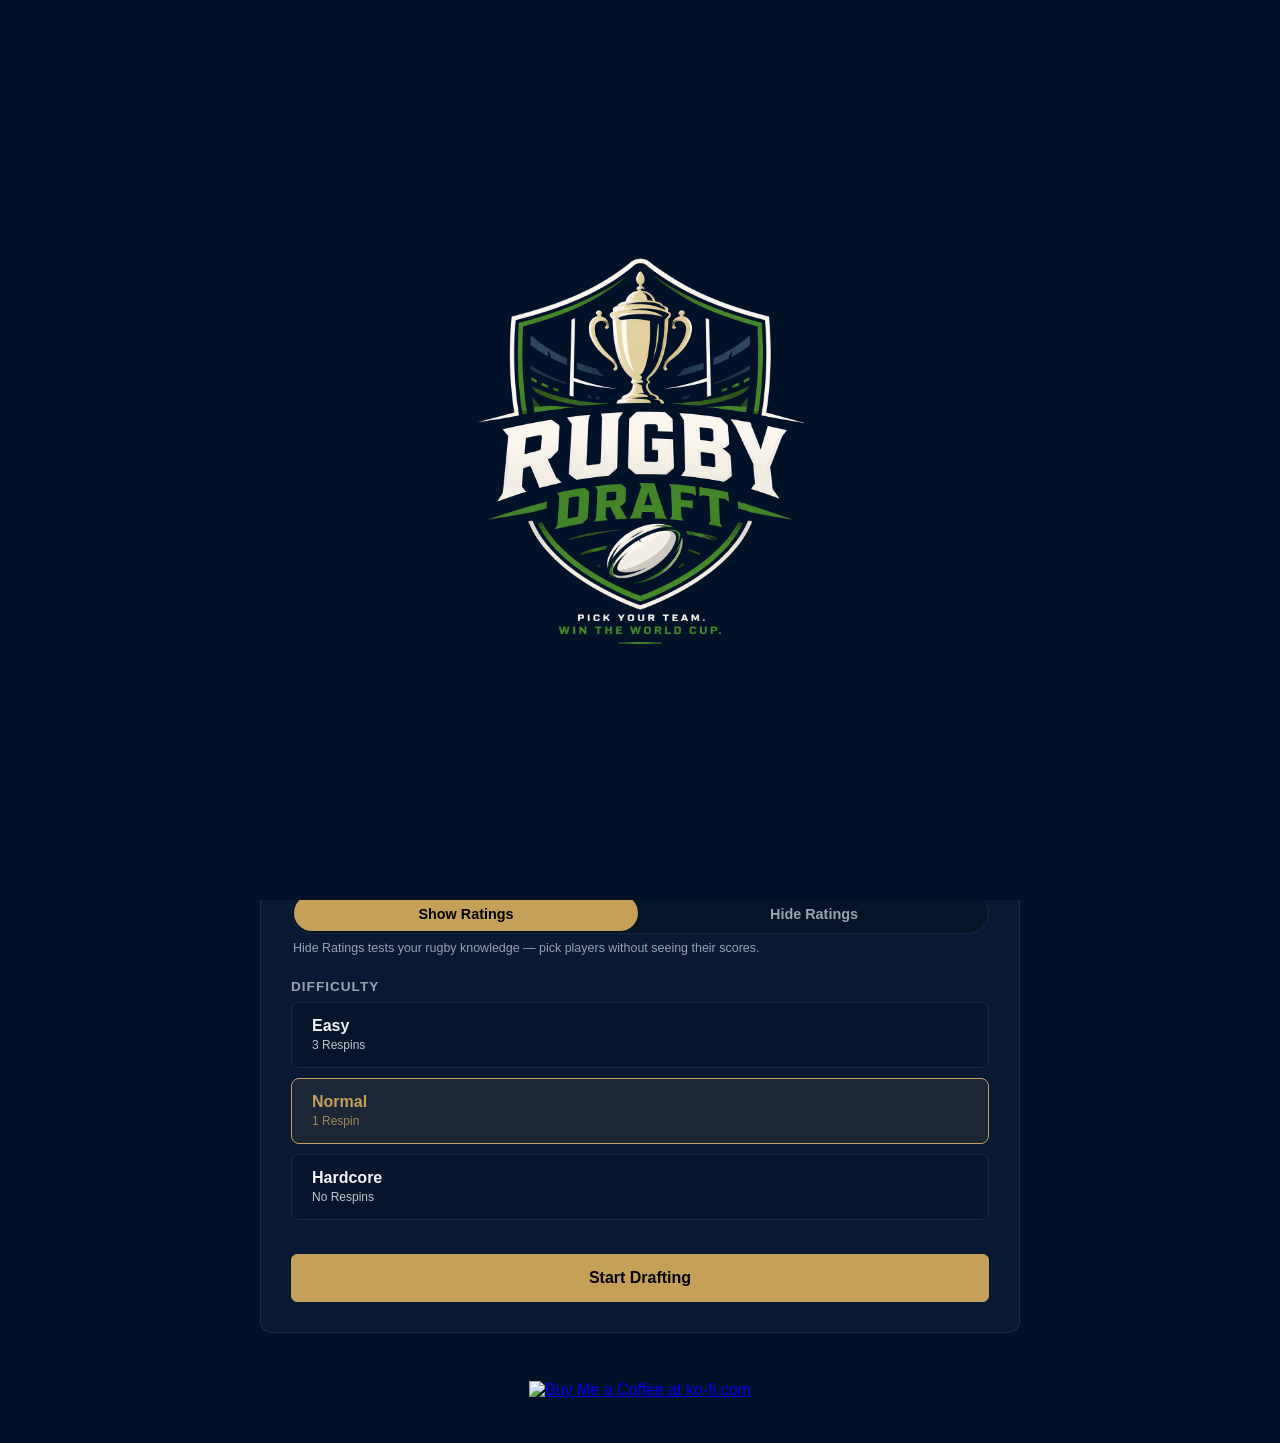
==== commit be48dd35: "Update index.html" ====
--- a/index.html
+++ b/index.html
@@ -78,6 +78,8 @@
                 <div class="explainer-body">Your XV replaces a real team in the bracket of whichever World Cup you choose to play. Once your squad is complete, simulate the tournament and see how far they go.</div>
                 <div class="explainer-rules">
                     <div class="explainer-rule">5,700+ players across all 10 World Cups</div>
+                    <div class="explainer-rule">Choose which year to play in. Earlier RWCs are slightly easier</div>
+                    <div class="explainer-rule">Choose which team to replace in the pool stages</div>
                     <div class="explainer-rule">Players can be placed out of position, but with a rating penalty</div>
                     <div class="explainer-rule">Use respins to reject a squad and draw another</div>
                     <div class="explainer-rule">Career Peak mode rates players at their all-time best</div>
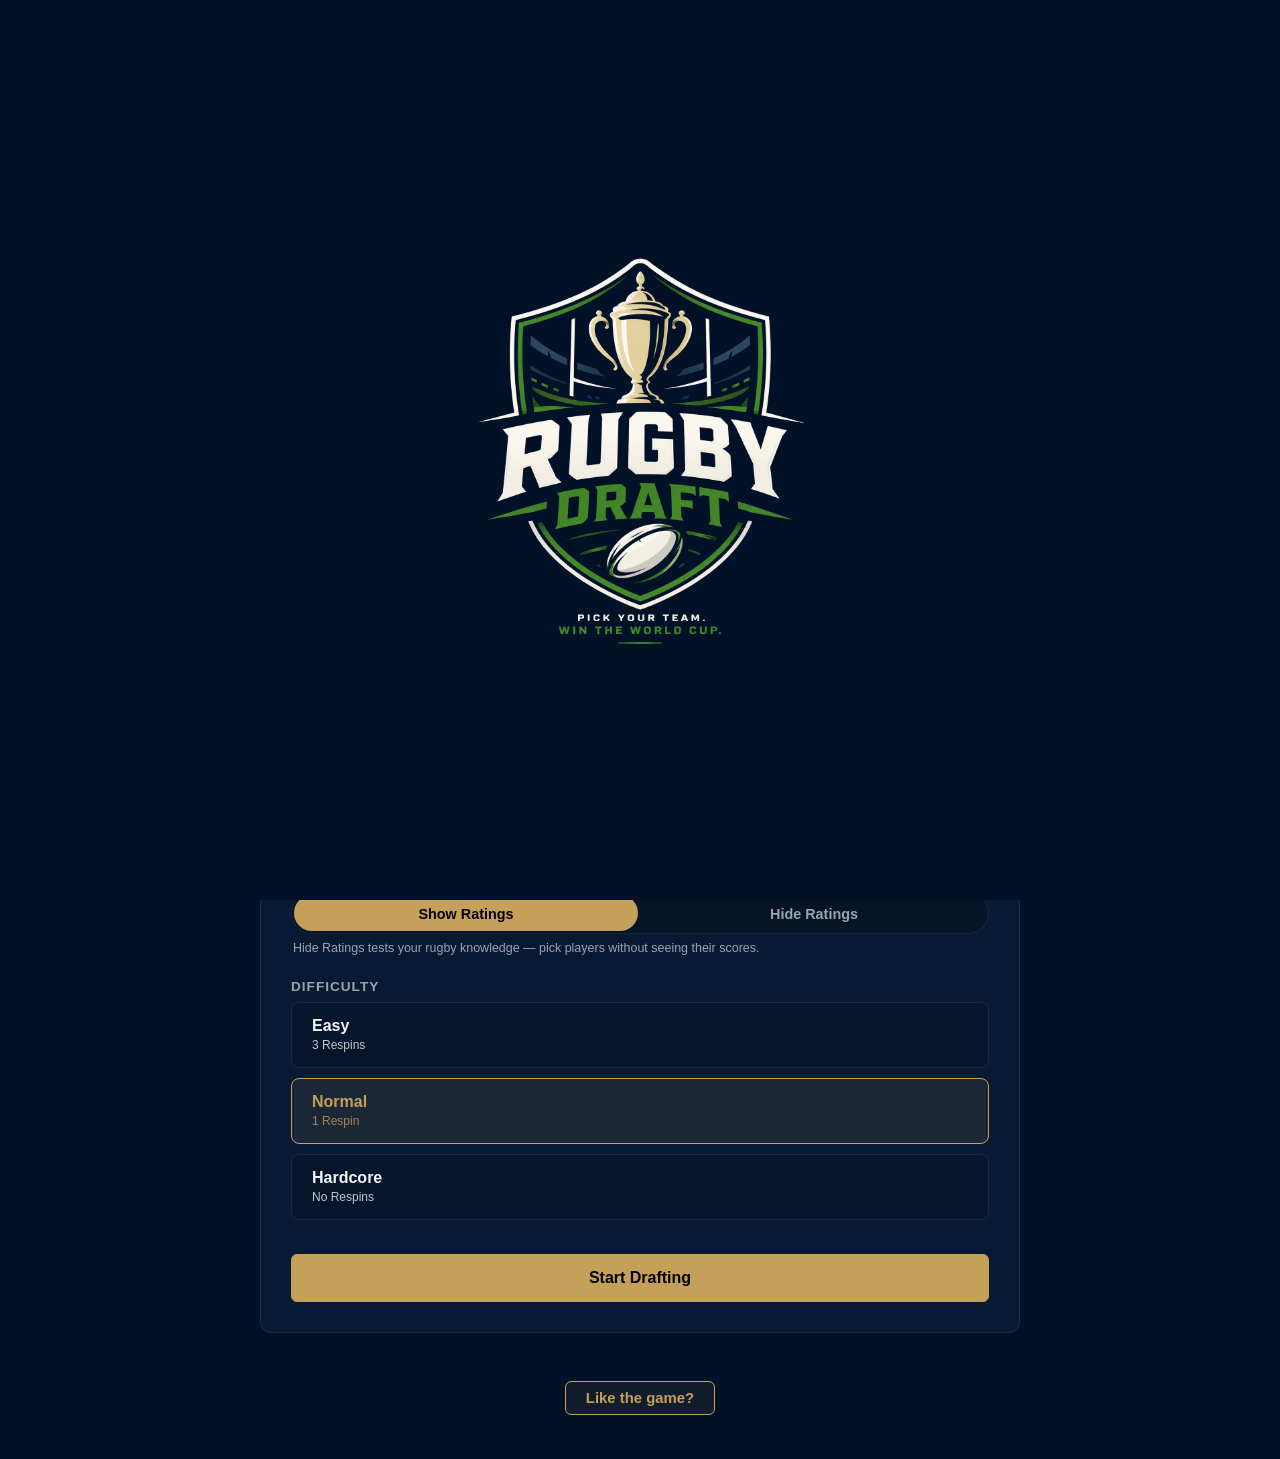
==== commit dd9cbd46: "Add files via upload" ====
--- a/index.html
+++ b/index.html
@@ -98,6 +98,7 @@
                     <option value="1999">1999 — Wales</option>
                     <option value="1995">1995 — South Africa</option>
                     <option value="1991">1991 — England/France/Ireland/Scotland/Wales</option>
+                    <option value="1987">1987 — New Zealand/Australia</option>
                 </select>
                 <p class="control-hint">Choose which Rugby World Cup your Hybrid XV will compete in. The pool draw and bracket match what actually happened that year.</p>
             </div>
@@ -221,8 +222,8 @@
         <!-- SCREEN 3: SIMULATION -->
         <div id="sim-dashboard" class="sim-layout-container hidden">
             <div id="sim-left-column">
+                <div id="pre-kickoff-summary" class="panel-card prekick-box"></div>
                 <div class="panel-card" id="manifest-team-box"></div>
-                <div id="pre-kickoff-summary" class="prekick-box"></div>
             </div>
             <div class="panel-card" id="sim-processor-card">
                 <div class="sim-speed-row">
@@ -253,14 +254,7 @@
         </div>
     </main>
 <div id="kofi-wrap" style="text-align: center;">
-    <a href="https://ko-fi.com/U1R321MVNC" target="_blank">
-        <img
-            src="https://storage.ko-fi.com/cdn/kofi2.png?v=6"
-            alt="Buy Me a Coffee at ko-fi.com"
-            height="36"
-            style="border:0; height:36px;"
-        >
-    </a>
+    <a href="https://ko-fi.com/U1R321MVNC" target="_blank" class="kofi-text-link">Like the game?</a>
 </div>
 <button id="floating-spin-btn" class="hidden">Spin Team</button>
 <div id="page-share-wrap">
@@ -276,7 +270,7 @@
         <button data-share="copy">Copy Link</button>
     </div>
 </div>
-<div id="version-footer">v1.2606291447</div>
+<div id="version-footer">v1.2607011840</div>
     <script src="data.js"></script>
     <script src="app.js"></script>
 </body>
--- a/style.css
+++ b/style.css
@@ -179,6 +179,24 @@
     margin-top: 48px;
     margin-bottom: 24px;
 }
+.kofi-text-link {
+    display: inline-block;
+    color: var(--brand-gold);
+    font-weight: 700;
+    font-size: 0.93rem;
+    text-decoration: none;
+    padding: 8px 20px;
+    border: 1px solid var(--brand-gold);
+    border-radius: 6px;
+    background: rgba(197,160,89,0.08);
+    transition: all 0.2s ease;
+}
+.kofi-text-link:hover,
+.kofi-text-link:focus {
+    background: var(--brand-gold);
+    color: #000;
+    text-decoration: none;
+}
 @media (max-width: 1024px) {
     #kofi-wrap {
         margin-top: 64px;
@@ -471,7 +489,6 @@
 }
 #sim-processor-card {
     grid-column: 2;
-    height: 700px;
     display: flex;
     flex-direction: column;
     min-height: 0; min-width: 0;
@@ -508,6 +525,61 @@
     font-weight: 800;
     box-shadow: 0 2px 6px rgba(0,0,0,0.35);
 }
+
+/* Host-nation theming for the simulation screen. Applied via the
+   .host-themed class on #sim-dashboard, with a full set of --host-*
+   CSS variables set inline by JS based on a fully explicit per-year,
+   per-theme spec (simTheme in data.js) — not a derived formula, since
+   several nations need genuinely bespoke treatment (New Zealand's
+   panels flip from solid black to solid white between themes; Wales
+   leads with red rather than green). Every property falls back to the
+   site's existing gold/navy/border/text defaults when unset, so any
+   element a given year doesn't specify is completely unaffected. */
+.host-themed #manifest-team-box {
+    background: var(--host-team-bg, var(--bg-card));
+    border-color: var(--host-team-border, var(--border-color));
+    border-width: 2px;
+}
+.host-themed #pre-kickoff-summary {
+    background: var(--host-team-bg, var(--bg-card));
+    border-color: var(--host-team-border, var(--border-color));
+    border-width: 2px;
+}
+.host-themed #manifest-team-box .manifest-name {
+    color: var(--host-team-text, var(--text-main));
+}
+.host-themed #manifest-team-box .manifest-num,
+.host-themed #manifest-team-box .manifest-pos,
+.host-themed #manifest-team-box .manifest-nation {
+    color: var(--host-team-muted, var(--text-muted));
+}
+.host-themed #sim-processor-card {
+    background: var(--host-proc-bg, var(--bg-card));
+    border-color: var(--host-proc-border, var(--border-color));
+    border-width: 2px;
+}
+.host-themed .terminal-window-shell {
+    background: var(--host-terminal-bg, var(--terminal-bg));
+}
+.host-themed .terminal-logs-viewport {
+    color: var(--host-terminal-text, var(--terminal-text));
+}
+.host-themed .prekick-header {
+    color: var(--host-ready-header, var(--text-main));
+}
+.host-themed .prekick-val {
+    background: var(--host-ratings-bg, var(--brand-gold));
+    color: var(--host-ratings-text, #000);
+}
+.host-themed .speed-slider-handle {
+    background: var(--host-slider-colour, var(--brand-gold));
+}
+.host-themed #run-sim-btn {
+    background: var(--host-button-bg, var(--brand-gold));
+    border-color: var(--host-button-bg, var(--brand-gold));
+    color: var(--host-button-text, #000);
+}
+
 .prekick-lbl {
     font-size: 0.75rem;
     color: var(--text-muted);
@@ -623,6 +695,99 @@
     .speed-slider-track { width: 100%; max-width: none; }
 }
 
+/* Team Strategy slider (Forwards Dominant / Balanced / Backs Dominant) on
+   the prekick screen — continuous, unlike the 3-stop speed slider, so it
+   reuses the same rail/handle visual language rather than the same JS. */
+.strategy-row {
+    margin-top: 30px;
+}
+.strategy-row-label {
+    display: flex;
+    align-items: center;
+    font-family: Georgia, serif;
+    font-size: 0.82rem;
+    font-weight: 700;
+    color: var(--brand-gold);
+    margin-bottom: 16px;
+}
+.strategy-slider-track {
+    position: relative;
+    width: 100%;
+    height: 56px;
+    cursor: pointer;
+    user-select: none;
+}
+.strategy-slider-rail {
+    position: absolute;
+    top: 18px;
+    left: 14px;
+    right: 14px;
+    height: 6px;
+    background: rgba(0,0,0,0.25);
+    border: 1px solid var(--border-color);
+    border-radius: 3px;
+}
+.strategy-slider-handle {
+    position: absolute;
+    top: 7px;
+    left: 14px;
+    width: 28px;
+    height: 28px;
+    background: var(--brand-gold);
+    border: 2px solid #000;
+    border-radius: 50%;
+    transform: translateX(-50%);
+    transition: background 0.2s, opacity 0.2s;
+    box-shadow: 0 1px 4px rgba(0,0,0,0.4);
+    cursor: grab;
+    z-index: 2;
+}
+.strategy-slider-handle:active { cursor: grabbing; }
+.strategy-slider-handle:focus { outline: 2px solid var(--brand-gold); outline-offset: 2px; }
+
+.strategy-slider-labels {
+    position: absolute;
+    top: 40px;
+    left: 14px;
+    right: 14px;
+    height: 14px;
+    pointer-events: none;
+}
+.strategy-slider-label {
+    position: absolute;
+    font-size: 0.7rem;
+    color: var(--text-muted);
+    font-weight: 600;
+    white-space: nowrap;
+}
+.strategy-slider-label:nth-child(1) { left: 0; }
+.strategy-slider-label:nth-child(2) { left: 50%; transform: translateX(-50%); }
+.strategy-slider-label:nth-child(3) { right: 0; }
+.strategy-slider-track[data-value="balanced"] .strategy-slider-label:nth-child(2),
+.strategy-slider-track[data-value="forwards"] .strategy-slider-label:nth-child(1),
+.strategy-slider-track[data-value="backs"] .strategy-slider-label:nth-child(3) {
+    color: var(--brand-gold);
+}
+
+.strategy-slider-track.disabled {
+    cursor: not-allowed;
+    opacity: 0.45;
+}
+.strategy-slider-track.disabled .strategy-slider-handle {
+    cursor: not-allowed;
+    background: var(--text-muted);
+    border-color: rgba(0,0,0,0.4);
+}
+
+.host-themed .strategy-slider-handle {
+    background: var(--host-slider-colour, var(--brand-gold));
+}
+
+@media (max-width: 600px) {
+    .strategy-slider-labels { top: 38px; }
+    .strategy-slider-label { font-size: 0.62rem; }
+}
+
 /* ── Draft dashboard layout ── */
 .panel-card {
     background: var(--bg-card);
@@ -797,6 +962,45 @@
     user-select: none;
 }
 .oop-icon:hover { color: #fbbf24; }
+
+/* ── Generic info icon + tooltip (e.g. Team Strategy) ── */
+.info-icon {
+    display: inline-flex;
+    align-items: center;
+    justify-content: center;
+    width: 16px;
+    height: 16px;
+    margin-left: 6px;
+    border-radius: 50%;
+    background: rgba(255,255,255,0.14);
+    color: var(--text-muted);
+    font-size: 0.68rem;
+    font-weight: 700;
+    font-style: italic;
+    cursor: pointer;
+    user-select: none;
+    vertical-align: middle;
+}
+.info-icon:hover, .info-icon:focus {
+    background: var(--brand-gold);
+    color: #000;
+    outline: none;
+}
+.info-tooltip {
+    position: fixed;
+    background: #1a1a1a;
+    color: #f3f4f6;
+    border: 1px solid var(--border-color);
+    border-radius: 6px;
+    padding: 10px 12px;
+    font-size: 0.78rem;
+    line-height: 1.4;
+    max-width: 260px;
+    white-space: normal;
+    pointer-events: none;
+    z-index: 9999;
+    box-shadow: 0 2px 8px rgba(0,0,0,0.6);
+}
 .pitch-circle.occupied {
     background: #111317;
     border: 2px solid var(--brand-gold); border-style: solid;
@@ -999,16 +1203,28 @@
     border-bottom: 1px solid var(--border-color); padding-bottom: 8px;
 }
 .manifest-row {
-    display: grid;
-    grid-template-columns: 22px minmax(0, 1fr) auto 36px;
-    gap: 8px; align-items: center;
+    display: flex;
+    justify-content: space-between;
+    align-items: baseline;
+    gap: 10px;
     padding: 5px 0;
     font-size: 0.82rem;
     border-bottom: 1px dashed var(--border-color);
 }
+.manifest-left {
+    display: flex;
+    align-items: baseline;
+    gap: 8px;
+    flex-shrink: 0;
+}
+.manifest-right {
+    text-align: right;
+    min-width: 0;
+    overflow-wrap: break-word;
+}
 .manifest-num  { color: var(--text-muted); font-weight: 700; font-size: 0.72rem; }
 .manifest-pos  { color: var(--text-muted); font-weight: 600; font-size: 0.75rem; }
-.manifest-name { font-weight: 500; min-width: 0; overflow-wrap: break-word; }
+.manifest-name { font-weight: 500; }
 .manifest-nation { font-size: 0.72rem; color: var(--text-muted); }
 
 /* ── Roster panel stretches, abandon button anchored at bottom ── */
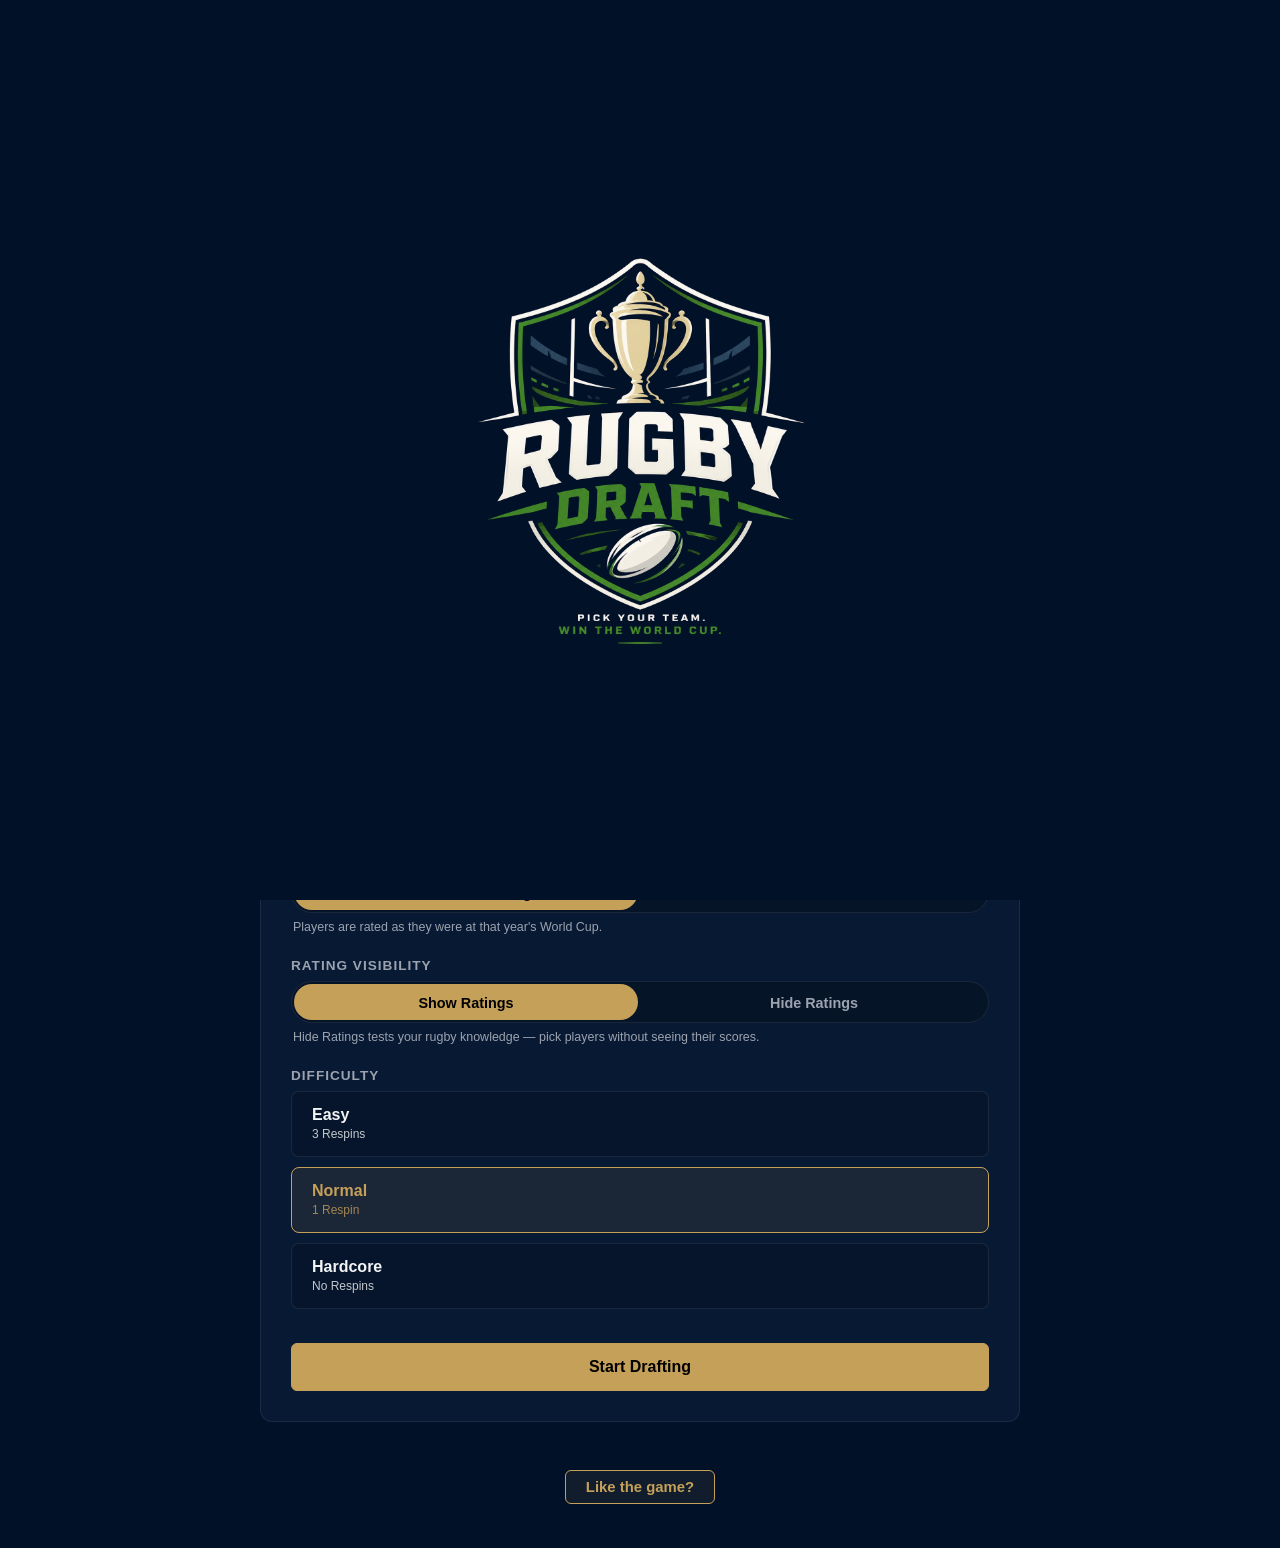
==== commit d183d48a: "Add files via upload" ====
--- a/index.html
+++ b/index.html
@@ -11,6 +11,13 @@
             <meta charset="UTF-8">
             <meta name="viewport" content="width=device-width, initial-scale=1.0, viewport-fit=cover">
             <meta name="description" content="Build your ultimate XV from every Rugby World Cup squad in history. Draft players across 10 tournaments, then simulate any World Cup you choose.">
+            <meta property="og:title" content="Rugby XV Draft">
+            <meta property="og:description" content="Build your ultimate XV from every Rugby World Cup squad in history. Draft players across 10 tournaments, then simulate any World Cup you choose.">
+            <meta property="og:image" content="https://rugbydraft.team/assets/logo-dark.png">
+            <meta property="og:url" content="https://rugbydraft.team">
+            <meta property="og:type" content="website">
+            <meta name="twitter:card" content="summary_large_image">
+            <meta name="twitter:image" content="https://rugbydraft.team/assets/logo-dark.png">
             <title>Rugby XV Draft</title>
             <link rel="stylesheet" href="style.css">
 <link rel="icon" type="image/x-icon" href="assets/favicon.ico">
@@ -72,7 +79,18 @@
         <!-- SCREEN 1: SETUP -->
         <div id="setup-card" class="card-container">
 
-            <div class="explainer-box">
+            <div class="control-group">
+                <label>Game Mode</label>
+                <div id="mode-slider-track" class="slider-track">
+                    <div id="mode-handle" class="slider-handle"></div>
+                    <div class="slider-options">
+                        <div id="mode-rwc" class="slider-opt active">Rugby World Cups</div>
+                        <div id="mode-lions" class="slider-opt">Lions Tours</div>
+                    </div>
+                </div>
+            </div>
+
+            <div class="explainer-box" id="explainer-rwc">
                 <div class="explainer-lead">Build the ultimate rugby team from history then take them to the World Cup.</div>
                 <div class="explainer-body">Each turn, a random nation and year is spun — from the 1987 World Cup to 2023. Pick one player from that squad and place them on your pitch. Build a full XV across 15 spins, choosing wisely each time.</div>
                 <div class="explainer-body">Your XV replaces a real team in the bracket of whichever World Cup you choose to play. Once your squad is complete, simulate the tournament and see how far they go.</div>
@@ -86,7 +104,22 @@
                 </div>
             </div>
 
-            <div class="control-group">
+            <div class="explainer-box hidden" id="explainer-lions">
+                <div class="explainer-lead">Build a Lions XV from the four home nations then climb the ladder of Lions history.</div>
+                <div class="explainer-body">Each turn, a random home nation and year is spun. Pick one player from that squad and place them on your pitch. Build a full XV across 15 spins, choosing wisely each time.</div>
+                <div class="explainer-body">Once your squad is complete, you'll face the Lions Test team from every series decider since 1989, one match at a time. Win and you move on. Lose and the tour ends there.</div>
+                <div class="explainer-rules">
+                    <div class="explainer-rule">Draft only from England, Ireland, Scotland and Wales squads</div>
+                    <div class="explainer-rule">Ten matches, one for every series decider from 1989 to 2025</div>
+                    <div class="explainer-rule">A single loss ends the tour, however far you've climbed</div>
+                    <div class="explainer-rule">Players can be placed out of position, but with a rating penalty</div>
+                    <div class="explainer-rule">Use respins to reject a squad and draw another</div>
+                    <div class="explainer-rule">Clear all ten matches and the Lions All Time XV awaits</div>
+                </div>
+                <button id="lions-dev-btn" class="control-hint hidden" style="background:none;border:none;text-decoration:underline;cursor:pointer;padding:0;">Dev Mode: instant 99 rated squad</button>
+            </div>
+
+            <div class="control-group" id="tournament-year-group">
                 <label>Which World Cup?</label>
                 <select id="tournament-year-select" class="team-select">
                     <option value="2023">2023 — France</option>
@@ -103,7 +136,7 @@
                 <p class="control-hint">Choose which Rugby World Cup your Hybrid XV will compete in. The pool draw and bracket match what actually happened that year.</p>
             </div>
 
-            <div class="control-group">
+            <div class="control-group" id="team-select-group">
                 <label>Replace Which Team</label>
                 <select id="team-select" class="team-select"></select>
                 <p class="control-hint" id="team-select-hint">Your XV takes this team's place in the World Cup bracket.</p>
@@ -270,7 +303,7 @@
         <button data-share="copy">Copy Link</button>
     </div>
 </div>
-<div id="version-footer">v1.2607011840</div>
+<div id="version-footer">v1.2607051200</div>
     <script src="data.js"></script>
     <script src="app.js"></script>
 </body>
--- a/style.css
+++ b/style.css
@@ -31,6 +31,51 @@
     --terminal-text: #1f2937;
 }
 
+/* Lions Tours mode. Dark mode keeps the page surround as the regular
+   navy, with the card panel picking up a deeper Welsh red. The accent
+   colour is a brighter royal navy, enough contrast to read clearly
+   against both the red panel and the navy page background, without
+   reading as French rugby blue.
+
+   The setup screen (Game Mode, Rating Mode, Difficulty) keeps the same
+   navy panel RWC mode uses rather than the red, with red taking over
+   the accent role gold normally plays there, scoped locally via a CSS
+   variable override so it doesn't affect the simulation screen's blue.
+   Light mode has no navy to convert, so the card panel stays white and
+   picks up a green border instead, with red as the accent throughout. */
+.lions-theme {
+    --bg-card: #7a1220;
+    --border-color: #00843d;
+    --brand-gold: #5580cc;
+    --brand-gold-hover: #6d92d6;
+}
+
+.lions-theme:not(.light-theme) .roster-panel,
+.lions-theme:not(.light-theme) #manifest-team-box {
+    background: #081933;
+}
+
+.lions-theme:not(.light-theme) #setup-card {
+    background: #081933;
+    --brand-gold: #c8102e;
+    --brand-gold-hover: #a80d26;
+}
+
+.lions-theme.light-theme {
+    --bg-card: #ffffff;
+    --border-color: #00843d;
+    --brand-gold: #c8102e;
+    --brand-gold-hover: #a80d26;
+}
+
+.lions-theme:not(.light-theme) #setup-card .btn-primary,
+.lions-theme:not(.light-theme) #setup-card .slider-opt.active,
+.lions-theme.light-theme .btn-primary,
+.lions-theme.light-theme .slider-opt.active {
+    color: #ffffff;
+    font-weight: 700;
+}
+
 * { box-sizing: border-box; margin: 0; padding: 0; font-family: -apple-system, BlinkMacSystemFont, sans-serif; }
 
 body {
@@ -188,7 +233,7 @@
     padding: 8px 20px;
     border: 1px solid var(--brand-gold);
     border-radius: 6px;
-    background: rgba(197,160,89,0.08);
+    background: color-mix(in srgb, var(--brand-gold) 8%, transparent);
     transition: all 0.2s ease;
 }
 .kofi-text-link:hover,
@@ -252,7 +297,7 @@
     border-radius: 6px;
     cursor: pointer;
 }
-.page-share-menu button:hover { background: rgba(197,160,89,0.12); color: var(--brand-gold); }
+.page-share-menu button:hover { background: color-mix(in srgb, var(--brand-gold) 12%, transparent); color: var(--brand-gold); }
 @media (max-width: 600px) {
     #page-share-wrap { bottom: 8px; right: 8px; }
     #page-share-btn span.share-label { display: none; }
@@ -311,19 +356,19 @@
 .result-action-btn,
 .share-team-btn {
     flex: 1 1 0;
-    padding: 14px;
-    font-size: 1rem;
+    padding: 5px 16px;
+    font-size: 0.85rem;
     margin-top: 0;
     width: auto;
     white-space: nowrap;
     overflow: hidden;
     text-overflow: ellipsis;
-    line-height: 1.2;
+    line-height: 1;
 }
 @media (max-width: 600px) {
     .result-actions-row { flex-direction: column; }
     .result-action-btn,
-    .share-team-btn { flex: 1 1 auto; width: 100%; font-size: 0.92rem; }
+    .share-team-btn { flex: 1 1 auto; width: 100%; font-size: 0.85rem; }
 }
 
 /* ── Setup card ── */
@@ -340,8 +385,8 @@
 
 /* ── Explainer box ── */
 .explainer-box {
-    background: rgba(197,160,89,0.08);
-    border: 1px solid rgba(197,160,89,0.3);
+    background: color-mix(in srgb, var(--brand-gold) 8%, transparent);
+    border: 1px solid color-mix(in srgb, var(--brand-gold) 30%, transparent);
     border-radius: 8px;
     padding: 16px 18px;
     margin-bottom: 24px;
@@ -352,6 +397,9 @@
     color: var(--brand-gold);
     margin-bottom: 10px;
     line-height: 1.4;
+}
+.lions-theme .explainer-lead {
+    color: #00843d;
 }
 .explainer-body {
     font-size: 0.81rem;
@@ -472,7 +520,7 @@
 }
 .radio-box input:checked + .radio-label {
     border-color: var(--brand-gold);
-    background: rgba(197,160,89,0.1);
+    background: color-mix(in srgb, var(--brand-gold) 10%, transparent);
     color: var(--brand-gold);
 }
 
@@ -517,6 +565,7 @@
     height: 64px;
     border-radius: 50%;
     background: var(--brand-gold);
+    border: 2px solid var(--text-muted);
     color: #000;
     display: flex;
     align-items: center;
@@ -852,7 +901,7 @@
     border: 1px solid transparent;
 }
 .player-row:hover:not(.claimed-lockout) { background: rgba(255,255,255,0.05); }
-.player-row.selected { background: rgba(197,160,89,0.2) !important; border-color: var(--brand-gold); }
+.player-row.selected { background: color-mix(in srgb, var(--brand-gold) 20%, transparent) !important; border-color: var(--brand-gold); }
 /* player-num removed */
 .player-name { font-size: 0.85rem; font-weight: 600; min-width: 0; overflow-wrap: break-word; }
 .player-pos-label { font-size: 0.68rem; color: var(--text-muted); white-space: nowrap; }
@@ -927,7 +976,7 @@
 }
 .pitch-circle.highlight-eligible {
     border-color: var(--brand-gold); border-style: solid;
-    background: rgba(197,160,89,0.35);
+    background: color-mix(in srgb, var(--brand-gold) 35%, transparent);
     transform: scale(1.1);
     box-shadow: 0 0 12px var(--brand-gold);
     cursor: pointer;
@@ -1081,6 +1130,30 @@
     white-space: pre-wrap; word-break: break-word;
 }
 
+/* Aligned lineup row used for the Lions Tours opposition XV. Flex columns
+   line up regardless of name length or accented characters, unlike the
+   old approach of padding strings out with spaces in a monospace font. */
+.lions-lineup-row {
+    display: flex; gap: 10px; margin-bottom: 5px;
+    font-size: 0.85rem; color: var(--text-muted);
+}
+.sim-log-divider {
+    border-top: 1px solid var(--border-color);
+    opacity: 0.6;
+    margin: 4px 0;
+}
+
+.ll-pos { flex: 0 0 64px; }
+.ll-name {
+    flex: 0 1 190px;
+    min-width: 0;
+    overflow: hidden;
+    text-overflow: ellipsis;
+    white-space: nowrap;
+}
+.ll-nation { flex: 0 0 62px; text-align: left; }
+.ll-rating { flex: 0 0 30px; text-align: right; }
+
 /* Two-column scorer breakdown (T/C/P) shown under each match result */
 .score-breakdown {
     display: grid;
@@ -1116,7 +1189,7 @@
     color: var(--brand-gold);
     font-weight: 700;
     padding: 4px 6px;
-    border-bottom: 1px solid rgba(197,160,89,0.3);
+    border-bottom: 1px solid color-mix(in srgb, var(--brand-gold) 30%, transparent);
     white-space: nowrap;
 }
 .standings-table td {
@@ -1138,7 +1211,7 @@
 }
 .standings-table .st-user-row td {
     color: var(--text-main);
-    background: rgba(197,160,89,0.08);
+    background: color-mix(in srgb, var(--brand-gold) 8%, transparent);
 }
 .standings-table .st-user-row .st-team { color: var(--brand-gold); }
 @media (max-width: 600px) {
@@ -1150,9 +1223,9 @@
 .results-summary {
     margin: 10px 0 14px 0;
     padding: 14px 16px;
-    border: 1px solid rgba(197,160,89,0.3);
+    border: 1px solid color-mix(in srgb, var(--brand-gold) 30%, transparent);
     border-radius: 10px;
-    background: rgba(197,160,89,0.06);
+    background: color-mix(in srgb, var(--brand-gold) 6%, transparent);
 }
 .results-summary-title {
     font-family: Georgia, serif;
